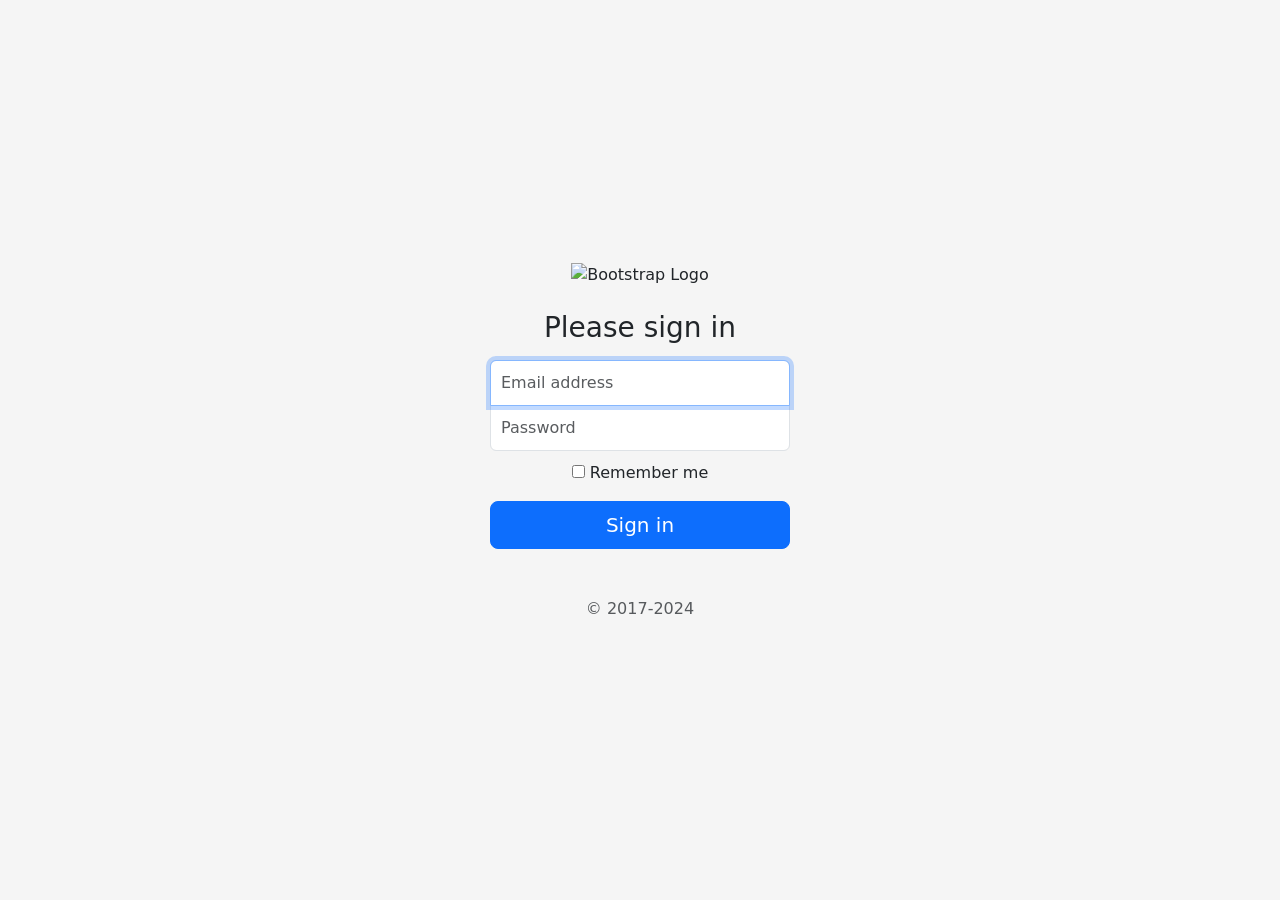
==== index.html @ aaac0bf8 "Initial commit - Form login Bootstrap" ====
<!doctype html>
<html lang="en">
<head>
    <meta charset="utf-8">
    <meta name="viewport" content="width=device-width, initial-scale=1">
    <title>Login</title>

    <!-- Bootstrap 5 CSS -->
    <link href="https://cdn.jsdelivr.net/npm/bootstrap@5.0.0-beta2/dist/css/bootstrap.min.css" rel="stylesheet"
          integrity="sha384-BmbxuPwQa2lc/FVzBcNJ7UAyJxM6wuqIj61tLrc4wSX0szH/Ev+nYRRuWlolflfl" crossorigin="anonymous">

    <!-- Custom styles -->
    <link rel="stylesheet" href="styles.css">
</head>
<body class="text-center">
    <main class="form-signin">
        <form>
            <img class="mb-4" src="bootstrap.png" alt="Bootstrap Logo" width="72" height="72">
            <h1 class="h3 mb-3 font-weight-normal">Please sign in</h1>

            <label for="inputEmail" class="visually-hidden">Email address</label>
            <input type="email" id="inputEmail" class="form-control" placeholder="Email address" required autofocus>

            <label for="inputPassword" class="visually-hidden">Password</label>
            <input type="password" id="inputPassword" class="form-control" placeholder="Password" required>

            <div class="checkbox mb-3">
                <label>
                    <input type="checkbox" value="remember-me"> Remember me
                </label>
            </div>

            <button class="w-100 btn btn-lg btn-primary" type="submit">Sign in</button>
            <p class="mt-5 mb-3 text-muted">&copy; 2017-2024</p>
        </form>
    </main>

    <!-- Bootstrap JS Bundle -->
    <script src="https://cdn.jsdelivr.net/npm/bootstrap@5.0.0-beta2/dist/js/bootstrap.bundle.min.js"
            integrity="sha384-b5kHyXgcpbZJO/tY9Ul7kGkf1S0CWuKcCD38l8YkeH8z8QjE0GmW1gYU5S9FOnJ0"
            crossorigin="anonymous"></script>
</body>
</html>
---- styles.css ----
html, body {
    height: 100%;
}

body {
    display: flex;
    align-items: center;
    justify-content: center;
    padding-top: 40px;
    padding-bottom: 40px;
    background-color: #f5f5f5;
}

.form-signin {
    width: 100%;
    max-width: 330px;
    padding: 15px;
    margin: 0 auto;
}

.form-signin .checkbox {
    font-weight: 400;
}

.form-signin .form-control {
    position: relative;
    box-sizing: border-box;
    height: auto;
    padding: 10px;
    font-size: 16px;
}

.form-signin .form-control:focus {
    z-index: 2;
}

.form-signin input[type="email"] {
    margin-bottom: -1px;
    border-bottom-right-radius: 0;
    border-bottom-left-radius: 0;
}

.form-signin input[type="password"] {
    margin-bottom: 10px;
    border-top-left-radius: 0;
    border-top-right-radius: 0;
}
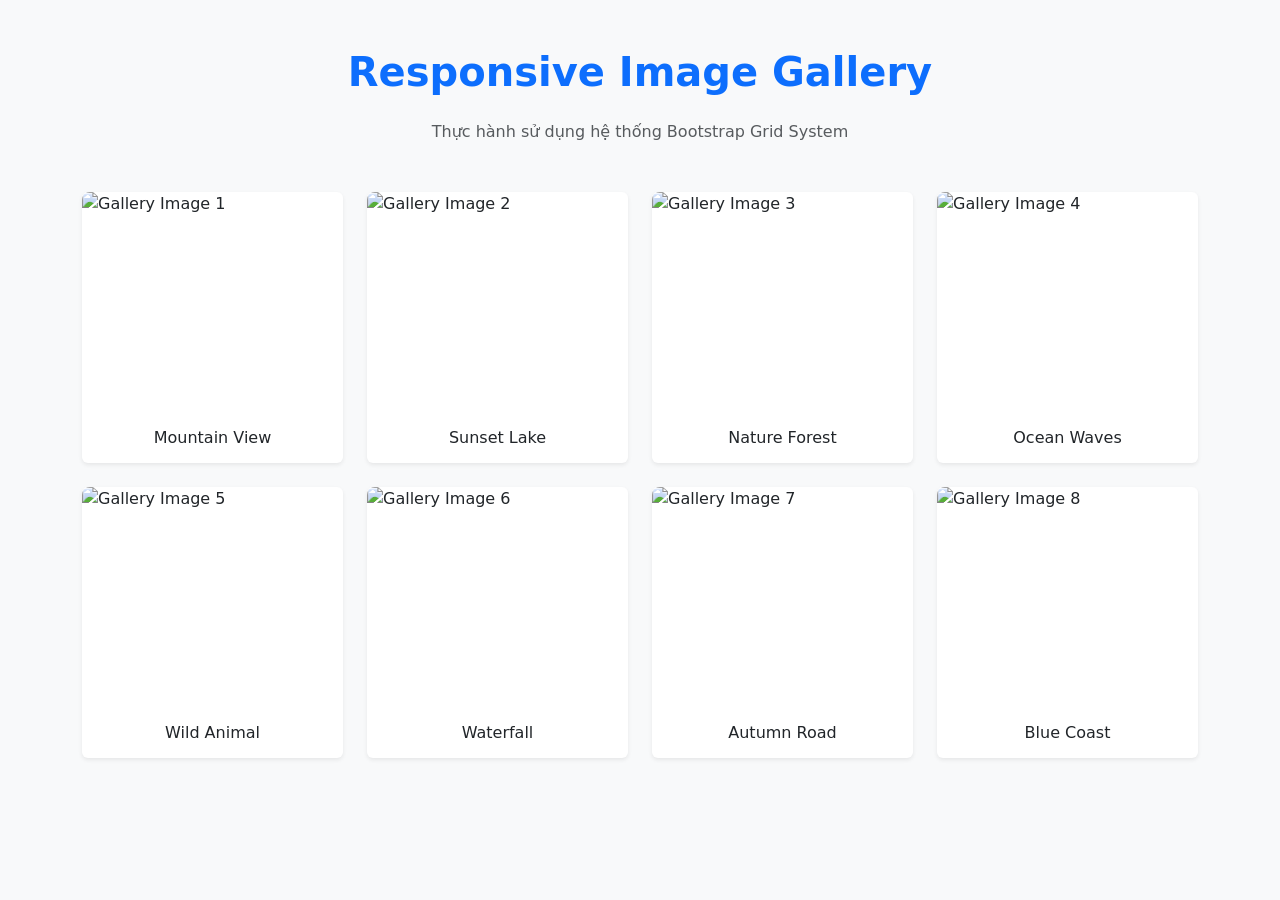
==== commit 32699596: "Complete Bootstrap Gallery assignment" ====
--- a/index.html
+++ b/index.html
@@ -1,43 +1,120 @@
-<!doctype html>
+<!DOCTYPE html>
 <html lang="en">
 <head>
-    <meta charset="utf-8">
-    <meta name="viewport" content="width=device-width, initial-scale=1">
-    <title>Login</title>
+    <meta charset="UTF-8">
+    <meta name="viewport" content="width=device-width, initial-scale=1.0">
+    <title>Bootstrap Image Gallery</title>
+    
+    <!-- Bootstrap 5 CSS CDN -->
+    <link href="https://cdn.jsdelivr.net/npm/bootstrap@5.3.0/dist/css/bootstrap.min.css" rel="stylesheet">
+    
+    <style>
+        /* Tuỳ chỉnh chiều cao và hiệu ứng hiển thị cho ảnh */
+        .gallery-img {
+            width: 100%;
+            height: 220px;
+            object-fit: cover;
+            border-radius: 8px;
+            transition: transform 0.3s ease, box-shadow 0.3s ease;
+        }
+        
+        .gallery-img:hover {
+            transform: scale(1.03);
+            box-shadow: 0 8px 16px rgba(0,0,0,0.2);
+        }
+    </style>
+</head>
+<body class="bg-light">
 
-    <!-- Bootstrap 5 CSS -->
-    <link href="https://cdn.jsdelivr.net/npm/bootstrap@5.0.0-beta2/dist/css/bootstrap.min.css" rel="stylesheet"
-          integrity="sha384-BmbxuPwQa2lc/FVzBcNJ7UAyJxM6wuqIj61tLrc4wSX0szH/Ev+nYRRuWlolflfl" crossorigin="anonymous">
+    <div class="container py-5">
+        <h1 class="text-center mb-4 text-primary fw-bold">Responsive Image Gallery</h1>
+        <p class="text-center text-muted mb-5">Thực hành sử dụng hệ thống Bootstrap Grid System</p>
 
-    <!-- Custom styles -->
-    <link rel="stylesheet" href="styles.css">
-</head>
-<body class="text-center">
-    <main class="form-signin">
-        <form>
-            <img class="mb-4" src="bootstrap.png" alt="Bootstrap Logo" width="72" height="72">
-            <h1 class="h3 mb-3 font-weight-normal">Please sign in</h1>
-
-            <label for="inputEmail" class="visually-hidden">Email address</label>
-            <input type="email" id="inputEmail" class="form-control" placeholder="Email address" required autofocus>
-
-            <label for="inputPassword" class="visually-hidden">Password</label>
-            <input type="password" id="inputPassword" class="form-control" placeholder="Password" required>
-
-            <div class="checkbox mb-3">
-                <label>
-                    <input type="checkbox" value="remember-me"> Remember me
-                </label>
+        <!-- Lưới Gallery Ảnh -->
+        <div class="row g-4">
+            <!-- Ảnh 1 -->
+            <div class="col-12 col-sm-6 col-lg-3">
+                <div class="card h-100 border-0 shadow-sm">
+                    <img src="https://picsum.photos/id/1015/600/400" class="gallery-img card-img-top" alt="Gallery Image 1">
+                    <div class="card-body text-center">
+                        <h5 class="card-title h6 mb-0">Mountain View</h5>
+                    </div>
+                </div>
             </div>
 
-            <button class="w-100 btn btn-lg btn-primary" type="submit">Sign in</button>
-            <p class="mt-5 mb-3 text-muted">&copy; 2017-2024</p>
-        </form>
-    </main>
+            <!-- Ảnh 2 -->
+            <div class="col-12 col-sm-6 col-lg-3">
+                <div class="card h-100 border-0 shadow-sm">
+                    <img src="https://picsum.photos/id/1016/600/400" class="gallery-img card-img-top" alt="Gallery Image 2">
+                    <div class="card-body text-center">
+                        <h5 class="card-title h6 mb-0">Sunset Lake</h5>
+                    </div>
+                </div>
+            </div>
 
-    <!-- Bootstrap JS Bundle -->
-    <script src="https://cdn.jsdelivr.net/npm/bootstrap@5.0.0-beta2/dist/js/bootstrap.bundle.min.js"
-            integrity="sha384-b5kHyXgcpbZJO/tY9Ul7kGkf1S0CWuKcCD38l8YkeH8z8QjE0GmW1gYU5S9FOnJ0"
-            crossorigin="anonymous"></script>
+            <!-- Ảnh 3 -->
+            <div class="col-12 col-sm-6 col-lg-3">
+                <div class="card h-100 border-0 shadow-sm">
+                    <img src="https://picsum.photos/id/1018/600/400" class="gallery-img card-img-top" alt="Gallery Image 3">
+                    <div class="card-body text-center">
+                        <h5 class="card-title h6 mb-0">Nature Forest</h5>
+                    </div>
+                </div>
+            </div>
+
+            <!-- Ảnh 4 -->
+            <div class="col-12 col-sm-6 col-lg-3">
+                <div class="card h-100 border-0 shadow-sm">
+                    <img src="https://picsum.photos/id/1019/600/400" class="gallery-img card-img-top" alt="Gallery Image 4">
+                    <div class="card-body text-center">
+                        <h5 class="card-title h6 mb-0">Ocean Waves</h5>
+                    </div>
+                </div>
+            </div>
+
+            <!-- Ảnh 5 -->
+            <div class="col-12 col-sm-6 col-lg-3">
+                <div class="card h-100 border-0 shadow-sm">
+                    <img src="https://picsum.photos/id/1025/600/400" class="gallery-img card-img-top" alt="Gallery Image 5">
+                    <div class="card-body text-center">
+                        <h5 class="card-title h6 mb-0">Wild Animal</h5>
+                    </div>
+                </div>
+            </div>
+
+            <!-- Ảnh 6 -->
+            <div class="col-12 col-sm-6 col-lg-3">
+                <div class="card h-100 border-0 shadow-sm">
+                    <img src="https://picsum.photos/id/1039/600/400" class="gallery-img card-img-top" alt="Gallery Image 6">
+                    <div class="card-body text-center">
+                        <h5 class="card-title h6 mb-0">Waterfall</h5>
+                    </div>
+                </div>
+            </div>
+
+            <!-- Ảnh 7 -->
+            <div class="col-12 col-sm-6 col-lg-3">
+                <div class="card h-100 border-0 shadow-sm">
+                    <img src="https://picsum.photos/id/1043/600/400" class="gallery-img card-img-top" alt="Gallery Image 7">
+                    <div class="card-body text-center">
+                        <h5 class="card-title h6 mb-0">Autumn Road</h5>
+                    </div>
+                </div>
+            </div>
+
+            <!-- Ảnh 8 -->
+            <div class="col-12 col-sm-6 col-lg-3">
+                <div class="card h-100 border-0 shadow-sm">
+                    <img src="https://picsum.photos/id/1050/600/400" class="gallery-img card-img-top" alt="Gallery Image 8">
+                    <div class="card-body text-center">
+                        <h5 class="card-title h6 mb-0">Blue Coast</h5>
+                    </div>
+                </div>
+            </div>
+        </div>
+    </div>
+
+    <!-- Bootstrap 5 JS Bundle CDN -->
+    <script src="https://cdn.jsdelivr.net/npm/bootstrap@5.3.0/dist/js/bootstrap.bundle.min.js"></script>
 </body>
 </html>
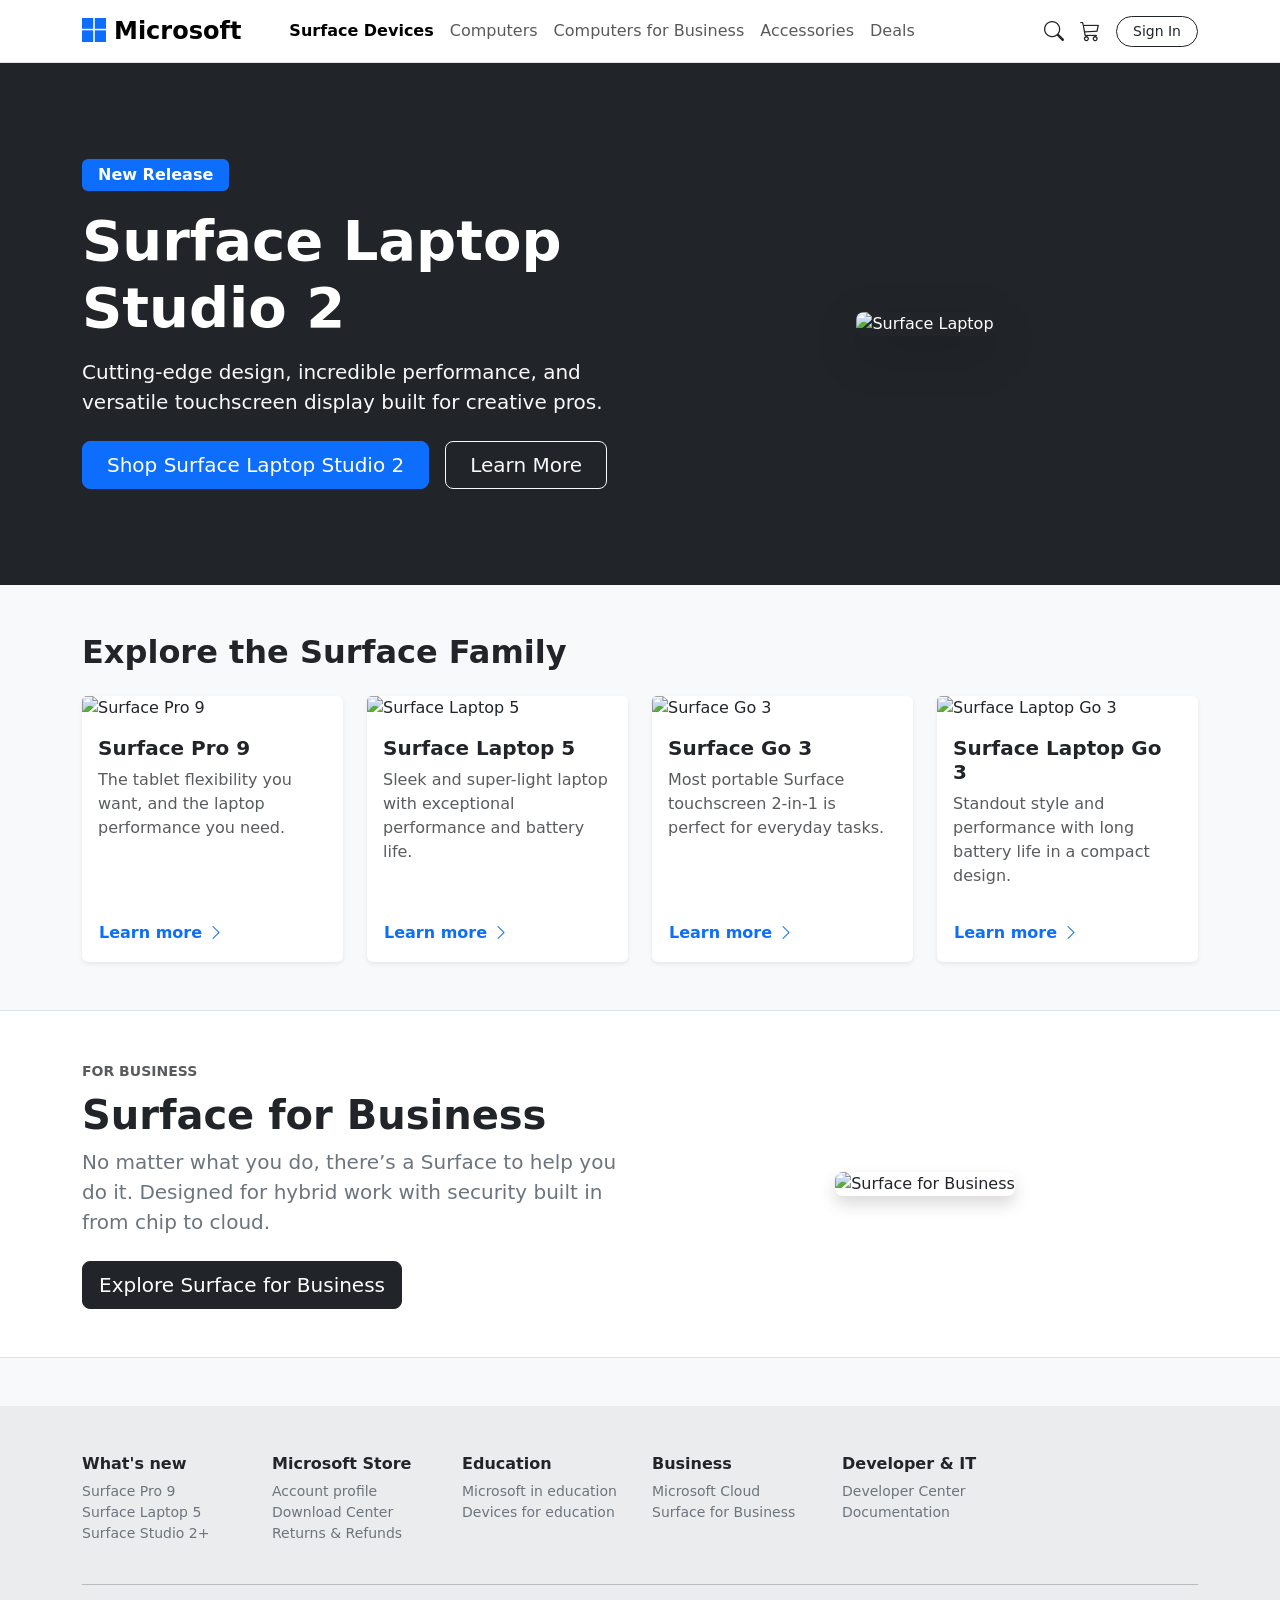
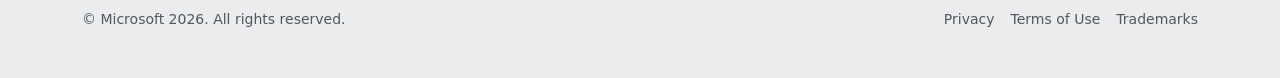
==== commit ddb947be: "Complete Microsoft Surface Landing Page assignment" ====
--- a/index.html
+++ b/index.html
@@ -3,116 +3,197 @@
 <head>
     <meta charset="UTF-8">
     <meta name="viewport" content="width=device-width, initial-scale=1.0">
-    <title>Bootstrap Image Gallery</title>
-    
+    <title>Microsoft Surface Landing Page</title>
+
     <!-- Bootstrap 5 CSS CDN -->
     <link href="https://cdn.jsdelivr.net/npm/bootstrap@5.3.0/dist/css/bootstrap.min.css" rel="stylesheet">
-    
-    <style>
-        /* Tuỳ chỉnh chiều cao và hiệu ứng hiển thị cho ảnh */
-        .gallery-img {
-            width: 100%;
-            height: 220px;
-            object-fit: cover;
-            border-radius: 8px;
-            transition: transform 0.3s ease, box-shadow 0.3s ease;
-        }
-        
-        .gallery-img:hover {
-            transform: scale(1.03);
-            box-shadow: 0 8px 16px rgba(0,0,0,0.2);
-        }
-    </style>
+    <!-- Bootstrap Icons -->
+    <link rel="stylesheet" href="https://cdn.jsdelivr.net/npm/bootstrap-icons@1.11.0/font/bootstrap-icons.css">
 </head>
 <body class="bg-light">
 
-    <div class="container py-5">
-        <h1 class="text-center mb-4 text-primary fw-bold">Responsive Image Gallery</h1>
-        <p class="text-center text-muted mb-5">Thực hành sử dụng hệ thống Bootstrap Grid System</p>
-
-        <!-- Lưới Gallery Ảnh -->
-        <div class="row g-4">
-            <!-- Ảnh 1 -->
-            <div class="col-12 col-sm-6 col-lg-3">
-                <div class="card h-100 border-0 shadow-sm">
-                    <img src="https://picsum.photos/id/1015/600/400" class="gallery-img card-img-top" alt="Gallery Image 1">
-                    <div class="card-body text-center">
-                        <h5 class="card-title h6 mb-0">Mountain View</h5>
-                    </div>
-                </div>
-            </div>
-
-            <!-- Ảnh 2 -->
-            <div class="col-12 col-sm-6 col-lg-3">
-                <div class="card h-100 border-0 shadow-sm">
-                    <img src="https://picsum.photos/id/1016/600/400" class="gallery-img card-img-top" alt="Gallery Image 2">
-                    <div class="card-body text-center">
-                        <h5 class="card-title h6 mb-0">Sunset Lake</h5>
-                    </div>
-                </div>
-            </div>
-
-            <!-- Ảnh 3 -->
-            <div class="col-12 col-sm-6 col-lg-3">
-                <div class="card h-100 border-0 shadow-sm">
-                    <img src="https://picsum.photos/id/1018/600/400" class="gallery-img card-img-top" alt="Gallery Image 3">
-                    <div class="card-body text-center">
-                        <h5 class="card-title h6 mb-0">Nature Forest</h5>
-                    </div>
-                </div>
-            </div>
-
-            <!-- Ảnh 4 -->
-            <div class="col-12 col-sm-6 col-lg-3">
-                <div class="card h-100 border-0 shadow-sm">
-                    <img src="https://picsum.photos/id/1019/600/400" class="gallery-img card-img-top" alt="Gallery Image 4">
-                    <div class="card-body text-center">
-                        <h5 class="card-title h6 mb-0">Ocean Waves</h5>
-                    </div>
-                </div>
-            </div>
-
-            <!-- Ảnh 5 -->
-            <div class="col-12 col-sm-6 col-lg-3">
-                <div class="card h-100 border-0 shadow-sm">
-                    <img src="https://picsum.photos/id/1025/600/400" class="gallery-img card-img-top" alt="Gallery Image 5">
-                    <div class="card-body text-center">
-                        <h5 class="card-title h6 mb-0">Wild Animal</h5>
-                    </div>
-                </div>
-            </div>
-
-            <!-- Ảnh 6 -->
-            <div class="col-12 col-sm-6 col-lg-3">
-                <div class="card h-100 border-0 shadow-sm">
-                    <img src="https://picsum.photos/id/1039/600/400" class="gallery-img card-img-top" alt="Gallery Image 6">
-                    <div class="card-body text-center">
-                        <h5 class="card-title h6 mb-0">Waterfall</h5>
-                    </div>
-                </div>
-            </div>
-
-            <!-- Ảnh 7 -->
-            <div class="col-12 col-sm-6 col-lg-3">
-                <div class="card h-100 border-0 shadow-sm">
-                    <img src="https://picsum.photos/id/1043/600/400" class="gallery-img card-img-top" alt="Gallery Image 7">
-                    <div class="card-body text-center">
-                        <h5 class="card-title h6 mb-0">Autumn Road</h5>
-                    </div>
-                </div>
-            </div>
-
-            <!-- Ảnh 8 -->
-            <div class="col-12 col-sm-6 col-lg-3">
-                <div class="card h-100 border-0 shadow-sm">
-                    <img src="https://picsum.photos/id/1050/600/400" class="gallery-img card-img-top" alt="Gallery Image 8">
-                    <div class="card-body text-center">
-                        <h5 class="card-title h6 mb-0">Blue Coast</h5>
-                    </div>
-                </div>
-            </div>
-        </div>
-    </div>
+    <!-- 1. NAVBAR SECTION -->
+    <nav class="navbar navbar-expand-lg navbar-light bg-white border-bottom sticky-top">
+        <div class="container">
+            <a class="navbar-brand fw-bold fs-4" href="#">
+                <i class="bi bi-microsoft text-primary me-2"></i>Microsoft
+            </a>
+            <button class="navbar-toggler" type="button" data-bs-toggle="collapse" data-bs-target="#navbarNav">
+                <span class="navbar-toggler-icon"></span>
+            </button>
+            <div class="collapse navbar-collapse" id="navbarNav">
+                <ul class="navbar-nav me-auto mb-2 mb-lg-0 ms-lg-4">
+                    <li class="nav-item"><a class="nav-link active fw-semibold" href="#">Surface Devices</a></li>
+                    <li class="nav-item"><a class="nav-link" href="#">Computers</a></li>
+                    <li class="nav-item"><a class="nav-link" href="#">Computers for Business</a></li>
+                    <li class="nav-item"><a class="nav-link" href="#">Accessories</a></li>
+                    <li class="nav-item"><a class="nav-link" href="#">Deals</a></li>
+                </ul>
+                <div class="d-flex align-items-center gap-3">
+                    <a href="#" class="text-dark text-decoration-none fs-5"><i class="bi bi-search"></i></a>
+                    <a href="#" class="text-dark text-decoration-none fs-5"><i class="bi bi-cart3"></i></a>
+                    <a href="#" class="btn btn-outline-dark btn-sm rounded-pill px-3">Sign In</a>
+                </div>
+            </div>
+        </div>
+    </nav>
+
+    <!-- 2. HERO BANNER SECTION -->
+    <section class="bg-dark text-white py-5 position-relative overflow-hidden">
+        <div class="container py-lg-5">
+            <div class="row align-items-center gy-4">
+                <div class="col-lg-6">
+                    <span class="badge bg-primary mb-3 px-3 py-2 fs-6">New Release</span>
+                    <h1 class="display-4 fw-bold mb-3">Surface Laptop Studio 2</h1>
+                    <p class="lead mb-4 text-light">Cutting-edge design, incredible performance, and versatile touchscreen display built for creative pros.</p>
+                    <div class="d-flex flex-wrap gap-3">
+                        <a href="#" class="btn btn-primary btn-lg px-4">Shop Surface Laptop Studio 2</a>
+                        <a href="#" class="btn btn-outline-light btn-lg px-4">Learn More</a>
+                    </div>
+                </div>
+                <div class="col-lg-6 text-center">
+                    <img src="https://picsum.photos/id/0/800/500" class="img-fluid rounded-3 shadow-lg" alt="Surface Laptop">
+                </div>
+            </div>
+        </div>
+    </section>
+
+    <!-- 3. FEATURED PRODUCTS SECTION -->
+    <section class="py-5">
+        <div class="container">
+            <h2 class="fw-bold mb-4">Explore the Surface Family</h2>
+            <div class="row g-4">
+                
+                <!-- Card 1 -->
+                <div class="col-12 col-md-6 col-lg-3">
+                    <div class="card h-100 border-0 shadow-sm">
+                        <img src="https://picsum.photos/id/180/600/400" class="card-img-top" alt="Surface Pro 9">
+                        <div class="card-body d-flex flex-column">
+                            <h5 class="card-title fw-bold">Surface Pro 9</h5>
+                            <p class="card-text text-muted">The tablet flexibility you want, and the laptop performance you need.</p>
+                            <div class="mt-auto pt-3">
+                                <a href="#" class="btn btn-link p-0 text-decoration-none fw-bold">Learn more <i class="bi bi-chevron-right"></i></a>
+                            </div>
+                        </div>
+                    </div>
+                </div>
+
+                <!-- Card 2 -->
+                <div class="col-12 col-md-6 col-lg-3">
+                    <div class="card h-100 border-0 shadow-sm">
+                        <img src="https://picsum.photos/id/119/600/400" class="card-img-top" alt="Surface Laptop 5">
+                        <div class="card-body d-flex flex-column">
+                            <h5 class="card-title fw-bold">Surface Laptop 5</h5>
+                            <p class="card-text text-muted">Sleek and super-light laptop with exceptional performance and battery life.</p>
+                            <div class="mt-auto pt-3">
+                                <a href="#" class="btn btn-link p-0 text-decoration-none fw-bold">Learn more <i class="bi bi-chevron-right"></i></a>
+                            </div>
+                        </div>
+                    </div>
+                </div>
+
+                <!-- Card 3 -->
+                <div class="col-12 col-md-6 col-lg-3">
+                    <div class="card h-100 border-0 shadow-sm">
+                        <img src="https://picsum.photos/id/201/600/400" class="card-img-top" alt="Surface Go 3">
+                        <div class="card-body d-flex flex-column">
+                            <h5 class="card-title fw-bold">Surface Go 3</h5>
+                            <p class="card-text text-muted">Most portable Surface touchscreen 2-in-1 is perfect for everyday tasks.</p>
+                            <div class="mt-auto pt-3">
+                                <a href="#" class="btn btn-link p-0 text-decoration-none fw-bold">Learn more <i class="bi bi-chevron-right"></i></a>
+                            </div>
+                        </div>
+                    </div>
+                </div>
+
+                <!-- Card 4 -->
+                <div class="col-12 col-md-6 col-lg-3">
+                    <div class="card h-100 border-0 shadow-sm">
+                        <img src="https://picsum.photos/id/3/600/400" class="card-img-top" alt="Surface Laptop Go 3">
+                        <div class="card-body d-flex flex-column">
+                            <h5 class="card-title fw-bold">Surface Laptop Go 3</h5>
+                            <p class="card-text text-muted">Standout style and performance with long battery life in a compact design.</p>
+                            <div class="mt-auto pt-3">
+                                <a href="#" class="btn btn-link p-0 text-decoration-none fw-bold">Learn more <i class="bi bi-chevron-right"></i></a>
+                            </div>
+                        </div>
+                    </div>
+                </div>
+
+            </div>
+        </div>
+    </section>
+
+    <!-- 4. SECONDARY BANNER SECTION -->
+    <section class="py-5 bg-white border-top border-bottom">
+        <div class="container">
+            <div class="row align-items-center gy-4">
+                <div class="col-lg-6 order-lg-2 text-center">
+                    <img src="https://picsum.photos/id/1060/800/500" class="img-fluid rounded-3 shadow" alt="Surface for Business">
+                </div>
+                <div class="col-lg-6 order-lg-1">
+                    <span class="text-uppercase fw-bold text-muted small">For Business</span>
+                    <h2 class="display-6 fw-bold my-2">Surface for Business</h2>
+                    <p class="text-secondary fs-5 mb-4">No matter what you do, there’s a Surface to help you do it. Designed for hybrid work with security built in from chip to cloud.</p>
+                    <a href="#" class="btn btn-dark btn-lg">Explore Surface for Business</a>
+                </div>
+            </div>
+        </div>
+    </section>
+
+    <!-- 5. FOOTER SECTION -->
+    <footer class="bg-secondary bg-opacity-10 py-5 mt-5">
+        <div class="container">
+            <div class="row g-4 text-secondary small">
+                <div class="col-6 col-md-2">
+                    <h6 class="fw-bold text-dark">What's new</h6>
+                    <ul class="list-unstyled">
+                        <li><a href="#" class="text-decoration-none text-secondary">Surface Pro 9</a></li>
+                        <li><a href="#" class="text-decoration-none text-secondary">Surface Laptop 5</a></li>
+                        <li><a href="#" class="text-decoration-none text-secondary">Surface Studio 2+</a></li>
+                    </ul>
+                </div>
+                <div class="col-6 col-md-2">
+                    <h6 class="fw-bold text-dark">Microsoft Store</h6>
+                    <ul class="list-unstyled">
+                        <li><a href="#" class="text-decoration-none text-secondary">Account profile</a></li>
+                        <li><a href="#" class="text-decoration-none text-secondary">Download Center</a></li>
+                        <li><a href="#" class="text-decoration-none text-secondary">Returns & Refunds</a></li>
+                    </ul>
+                </div>
+                <div class="col-6 col-md-2">
+                    <h6 class="fw-bold text-dark">Education</h6>
+                    <ul class="list-unstyled">
+                        <li><a href="#" class="text-decoration-none text-secondary">Microsoft in education</a></li>
+                        <li><a href="#" class="text-decoration-none text-secondary">Devices for education</a></li>
+                    </ul>
+                </div>
+                <div class="col-6 col-md-2">
+                    <h6 class="fw-bold text-dark">Business</h6>
+                    <ul class="list-unstyled">
+                        <li><a href="#" class="text-decoration-none text-secondary">Microsoft Cloud</a></li>
+                        <li><a href="#" class="text-decoration-none text-secondary">Surface for Business</a></li>
+                    </ul>
+                </div>
+                <div class="col-12 col-md-4">
+                    <h6 class="fw-bold text-dark">Developer & IT</h6>
+                    <ul class="list-unstyled">
+                        <li><a href="#" class="text-decoration-none text-secondary">Developer Center</a></li>
+                        <li><a href="#" class="text-decoration-none text-secondary">Documentation</a></li>
+                    </ul>
+                </div>
+            </div>
+            <hr class="my-4">
+            <div class="d-flex flex-wrap justify-content-between align-items-center text-muted small">
+                <p class="mb-0">&copy; Microsoft 2026. All rights reserved.</p>
+                <div class="d-flex gap-3">
+                    <a href="#" class="text-decoration-none text-muted">Privacy</a>
+                    <a href="#" class="text-decoration-none text-muted">Terms of Use</a>
+                    <a href="#" class="text-decoration-none text-muted">Trademarks</a>
+                </div>
+            </div>
+        </div>
+    </footer>
 
     <!-- Bootstrap 5 JS Bundle CDN -->
     <script src="https://cdn.jsdelivr.net/npm/bootstrap@5.3.0/dist/js/bootstrap.bundle.min.js"></script>
